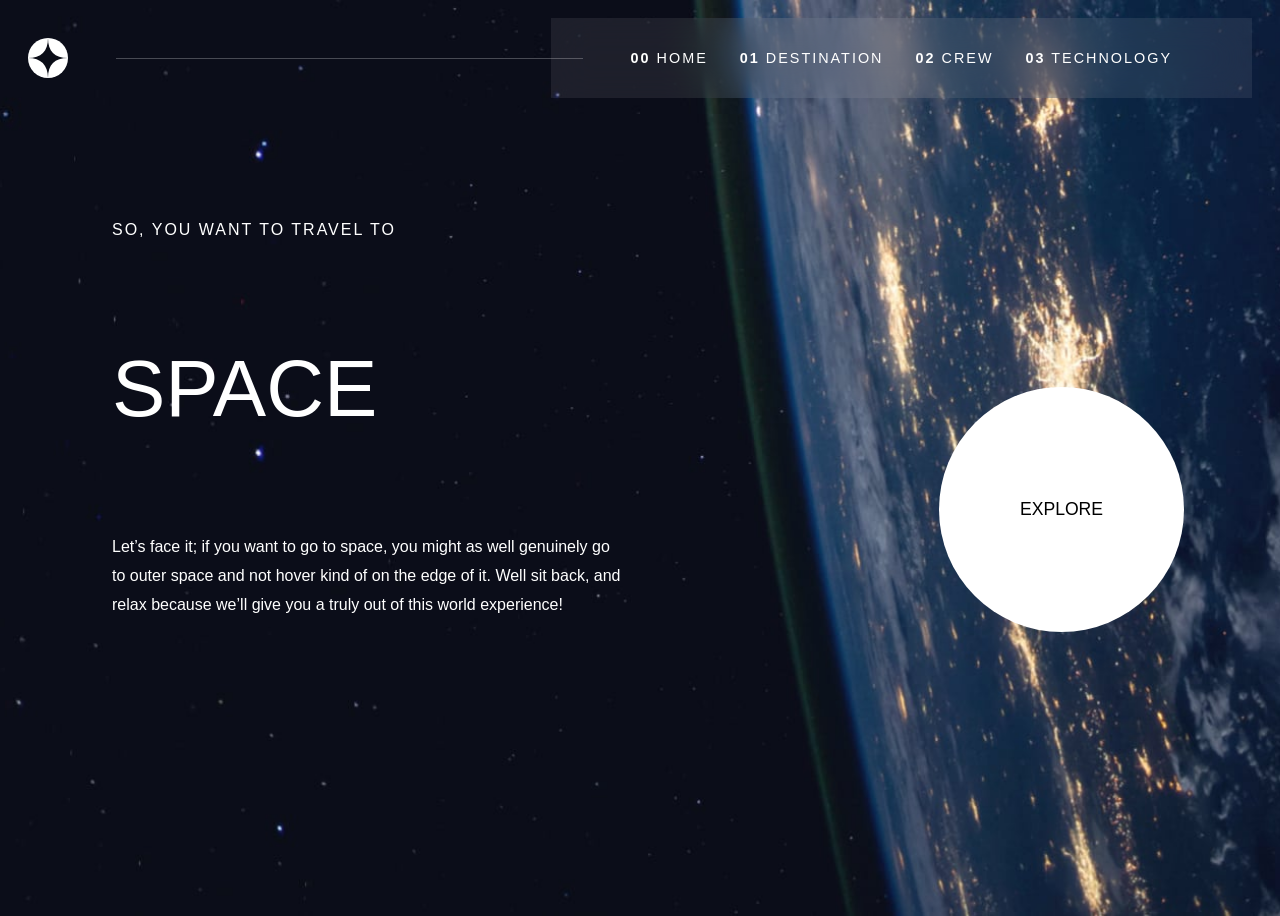
==== space-tourism-website-main/starter-code/index.html @ cb84a8ae "Build homepage layout and responsive navigation" ====
<!DOCTYPE html>
<html lang="en">
<head>
  <meta charset="UTF-8">
  <meta name="viewport" content="width=device-width, initial-scale=1.0">

  <link rel="icon" type="image/png" sizes="32x32" href="./assets/favicon-32x32.png">
  <link rel="stylesheet" href="./style/index.css"/>
  
  <title>Space tourism website</title>
</head>
<body>
  <header>
    <img  src="./assets/shared/logo.svg" alt="website logo" class="logo"/>

    <div class="divider"></div>

    <button class="menu-btn" aria-label="open menu">
      <img src="./assets/shared/icon-hamburger.svg" alt="" />
    </button>

    <nav class="menu">
      
      <a href="#"> <span>00</span> Home</a>
      <a href="#">  <span>01</span> Destination</a>
      <a href="#">  <span>02</span> Crew</a>
      <a href="#">   <span>03</span> Technology</a>
    </nav>
  </header>

  <section class="hero">
    <div class="hero-content">
    <h4> So, you want to travel to</h4>
    <h1>Space</h1>
    <p>  Let’s face it; if you want to go to space, you might as well genuinely go to 
  outer space and not hover kind of on the edge of it. Well sit back, and relax 
  because we’ll give you a truly out of this world experience!</p>
    </div>

    <button class="explore-btn">
       Explore

    </button>

  </section>
</body>
</html>
---- space-tourism-website-main/starter-code/style/index.css ----
body {
    min-height: 100vh;
    background-image: url("../assets/home/background-home-mobile.jpg");
    background-repeat: no-repeat;
    background-size: cover;
    background-position: center;
      color: white;
  font-family: sans-serif;
}
header{
    display: flex;
    justify-content:space-between;
    padding: 10px 20px;
    align-items: center;
}
.logo{
    width: 40px;
    height: 40px;
}
.menu-btn {
    background: none;
    border: none;
}
.menu-btn img {
  display: block;
}
.menu {
    display: none;
}
.divider {
    display: none;
}
.hero{
    display: flex;
    flex-direction: column;
    align-items: center;
    text-align: center;
    padding: 2rem 1.5rem;
}
.hero-content {
    display: flex;
    flex-direction: column;
    gap: 1rem;
}
.hero-content h4{
    text-transform: uppercase;
    letter-spacing: 2px;
    font-size: 1rem;
    font-weight: 400;
}
.hero-content h1 {
    font-size: 5rem;
    font-weight: 400;
    text-transform: uppercase;
}
.hero-content p {
    line-height: 1.8;
    max-width: 32rem;
}
.explore-btn{
    border: none;
    border-radius: 50%;
    width: 150px;
    height: 150px;
    margin: 4rem;
    background-color: white;
    text-transform: uppercase;
    font-size: 1.1rem;
}


/*TABLET*/
@media (min-width: 768px) {
    body{
         background-image: url("../assets/home/background-home-tablet.jpg");
    }
    header{
        display: flex;
        align-items: center;
        justify-content: space-between;
    }
    .menu{
        display: flex;
        align-items: center;
        gap: 2rem;
        padding: 2rem 5rem;
        background: rgba(255, 255, 255, 0.08);
        backdrop-filter: blur(20px);
        margin-left: auto;
    }
    .menu a{
        text-decoration: none;
        color: white;
        text-transform: uppercase;
        letter-spacing: 2px;
        font-size: 0.9rem;
        position: relative;
    }
    .menu a::after {
    content: "";
    position: absolute;
    left: 0;
    bottom: -2rem;

    width: 100%;
    height: 3px;

    background-color: white;

    transform: scaleX(0);
    transition: transform 0.3s ease;
}

.menu a:hover::after {
    transform: scaleX(1);
}
.menu span {
    font-weight: 700;
}
    .menu-btn {
    display: none;
}
    .explore-btn {
        width: 242px;
        height: 242px;
    }

}
/*DESKTOP*/
@media (min-width: 1024px) {
    body{
         background-image: url("../assets/home/background-home-desktop.jpg");
    }
        .hero{
        display: flex;
        flex-direction: row;
        align-items: end;
        justify-content: space-between;
        gap:4.5rem ;

    }
    .hero-content {
        text-align: left;
        padding: 60px 80px;
    }
    .explore-btn{
        width: 245px;
        height: 245px;
        cursor: pointer;
    }
    .explore-btn:hover{
        opacity: 0.9;
    }
    .divider {
        display: block;
        flex: 1;
        height: 1px;

        background: rgba(255, 255, 255, 0.25);

        margin-left: 3rem;
        margin-right: -2rem;

        z-index: 10;
    }
}
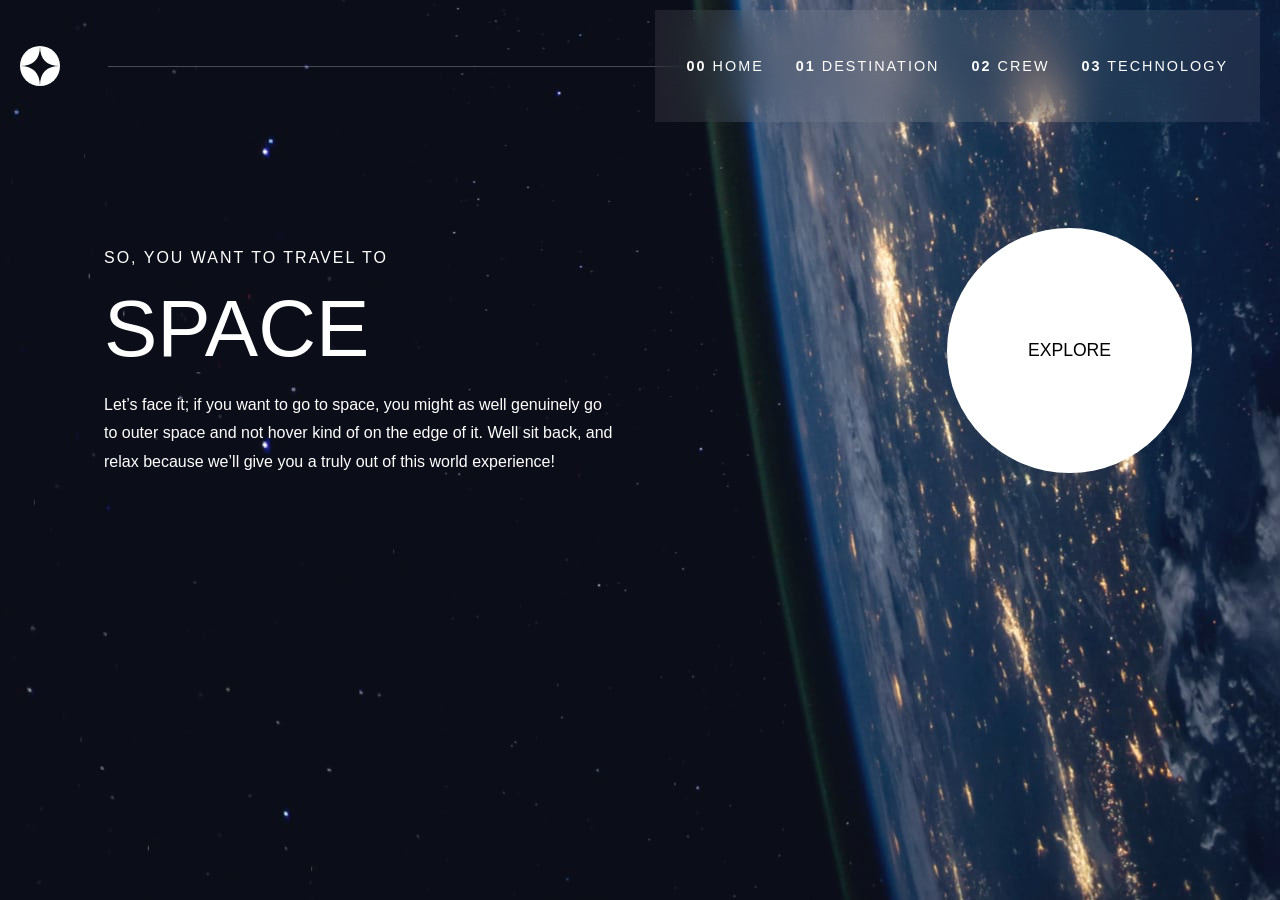
==== commit 9be49ddf: "Refactor navigation into shared layout, and built  dynamic destination page with JSON data, and refa" ====
--- a/space-tourism-website-main/starter-code/index.html
+++ b/space-tourism-website-main/starter-code/index.html
@@ -5,7 +5,9 @@
   <meta name="viewport" content="width=device-width, initial-scale=1.0">
 
   <link rel="icon" type="image/png" sizes="32x32" href="./assets/favicon-32x32.png">
+  <link rel="stylesheet" href="./style/main.css">
   <link rel="stylesheet" href="./style/index.css"/>
+  
   
   <title>Space tourism website</title>
 </head>
@@ -15,20 +17,20 @@
 
     <div class="divider"></div>
 
-    <button class="menu-btn" aria-label="open menu">
-      <img src="./assets/shared/icon-hamburger.svg" alt="" />
+    <button class="menu-btn" aria-label="open menu" >
+      <img src="./assets/shared/icon-hamburger.svg" alt="Open menu"  id="menu-icon"/>
     </button>
 
     <nav class="menu">
       
-      <a href="#"> <span>00</span> Home</a>
-      <a href="#">  <span>01</span> Destination</a>
+      <a href="index.html"> <span>00</span> Home</a>
+      <a href="destination.html">  <span>01</span> Destination</a>
       <a href="#">  <span>02</span> Crew</a>
       <a href="#">   <span>03</span> Technology</a>
     </nav>
   </header>
 
-  <section class="hero">
+  <main class="hero">
     <div class="hero-content">
     <h4> So, you want to travel to</h4>
     <h1>Space</h1>
@@ -36,12 +38,14 @@
   outer space and not hover kind of on the edge of it. Well sit back, and relax 
   because we’ll give you a truly out of this world experience!</p>
     </div>
-
+     
+    <a href="./destination.html">
     <button class="explore-btn">
        Explore
+    </button>
+    </a>
 
-    </button>
-
-  </section>
+  </main>
+  <script src="./javascript/index.js"></script>
 </body>
 </html>
--- a/space-tourism-website-main/starter-code/style/main.css
+++ b/space-tourism-website-main/starter-code/style/main.css
@@ -0,0 +1,129 @@
+
+* {
+  margin: 0;
+  padding: 0;
+  box-sizing: border-box;
+}
+
+
+body {
+  min-height: 100vh;
+}
+
+
+header{
+    display: flex;
+    justify-content:space-between;
+    padding: 10px 20px;
+    align-items: center;
+}
+.logo{
+    width: 40px;
+    height: 40px;
+}
+.menu-btn {
+    background: none;
+    border: none;
+    position: relative;
+    z-index: 1000;
+}
+.menu-btn img {
+  display: block;
+}
+.menu {
+    display: flex;
+    flex-direction: column;
+    position: fixed;
+    top: 0;
+    right: -100%;
+
+    width: 70%;
+    height: 100vh;
+
+    transition: right 0.4s ease;
+    background: rgba(255, 255, 255, 0.08);
+    backdrop-filter: blur(20px);
+    padding: 8rem 2rem 2rem;
+    z-index: 999;
+}
+.menu a {
+    text-decoration: none;
+    color: white;
+    text-transform: uppercase;
+    letter-spacing: 2px;
+    padding: 1rem 0;
+}
+.menu.open{
+  right: 0;
+}
+
+
+@media (min-width: 768px) {
+    
+        header{
+        display: flex;
+        align-items: center;
+        justify-content: space-between;
+    }
+    .menu {
+        position: static;
+        width: auto;
+        height: auto;
+        right: auto;
+
+        flex-direction: row;
+        align-items: center;
+
+        padding: 2rem 2rem;
+        gap: 2rem;
+       
+    }
+    .menu a{
+        text-decoration: none;
+        color: white;
+        text-transform: uppercase;
+        letter-spacing: 2px;
+        font-size: 0.9rem;
+        position: relative;
+    }
+    .menu a::after {
+    content: "";
+    position: absolute;
+    left: 0;
+    bottom: -2rem;
+
+    width: 100%;
+    height: 3px;
+
+    background-color: white;
+
+    transform: scaleX(0);
+    transition: transform 0.3s ease;
+}
+
+.menu a:hover::after {
+    transform: scaleX(1);
+}
+.menu span {
+    font-weight: 700;
+}
+    .menu-btn {
+    display: none;
+}
+
+}
+
+@media (min-width:1024px) {
+        .divider {
+        display: block;
+        flex: 1;
+        height: 1px;
+
+        background: rgba(255, 255, 255, 0.25);
+
+        margin-left: 3rem;
+        margin-right: -2rem;
+
+        z-index: 10;
+    }
+}
--- a/space-tourism-website-main/starter-code/style/index.css
+++ b/space-tourism-website-main/starter-code/style/index.css
@@ -9,29 +9,8 @@
       color: white;
   font-family: sans-serif;
 }
-header{
-    display: flex;
-    justify-content:space-between;
-    padding: 10px 20px;
-    align-items: center;
-}
-.logo{
-    width: 40px;
-    height: 40px;
-}
-.menu-btn {
-    background: none;
-    border: none;
-}
-.menu-btn img {
-  display: block;
-}
-.menu {
-    display: none;
-}
-.divider {
-    display: none;
-}
+
+
 .hero{
     display: flex;
     flex-direction: column;
@@ -68,6 +47,11 @@
     background-color: white;
     text-transform: uppercase;
     font-size: 1.1rem;
+    color: black;
+}
+.explore-btn a {
+    text-decoration: none;
+    color: black;
 }
 
 
@@ -76,52 +60,7 @@
     body{
          background-image: url("../assets/home/background-home-tablet.jpg");
     }
-    header{
-        display: flex;
-        align-items: center;
-        justify-content: space-between;
-    }
-    .menu{
-        display: flex;
-        align-items: center;
-        gap: 2rem;
-        padding: 2rem 5rem;
-        background: rgba(255, 255, 255, 0.08);
-        backdrop-filter: blur(20px);
-        margin-left: auto;
-    }
-    .menu a{
-        text-decoration: none;
-        color: white;
-        text-transform: uppercase;
-        letter-spacing: 2px;
-        font-size: 0.9rem;
-        position: relative;
-    }
-    .menu a::after {
-    content: "";
-    position: absolute;
-    left: 0;
-    bottom: -2rem;
 
-    width: 100%;
-    height: 3px;
-
-    background-color: white;
-
-    transform: scaleX(0);
-    transition: transform 0.3s ease;
-}
-
-.menu a:hover::after {
-    transform: scaleX(1);
-}
-.menu span {
-    font-weight: 700;
-}
-    .menu-btn {
-    display: none;
-}
     .explore-btn {
         width: 242px;
         height: 242px;
@@ -153,16 +92,5 @@
     .explore-btn:hover{
         opacity: 0.9;
     }
-    .divider {
-        display: block;
-        flex: 1;
-        height: 1px;
 
-        background: rgba(255, 255, 255, 0.25);
-
-        margin-left: 3rem;
-        margin-right: -2rem;
-
-        z-index: 10;
-    }
 }
